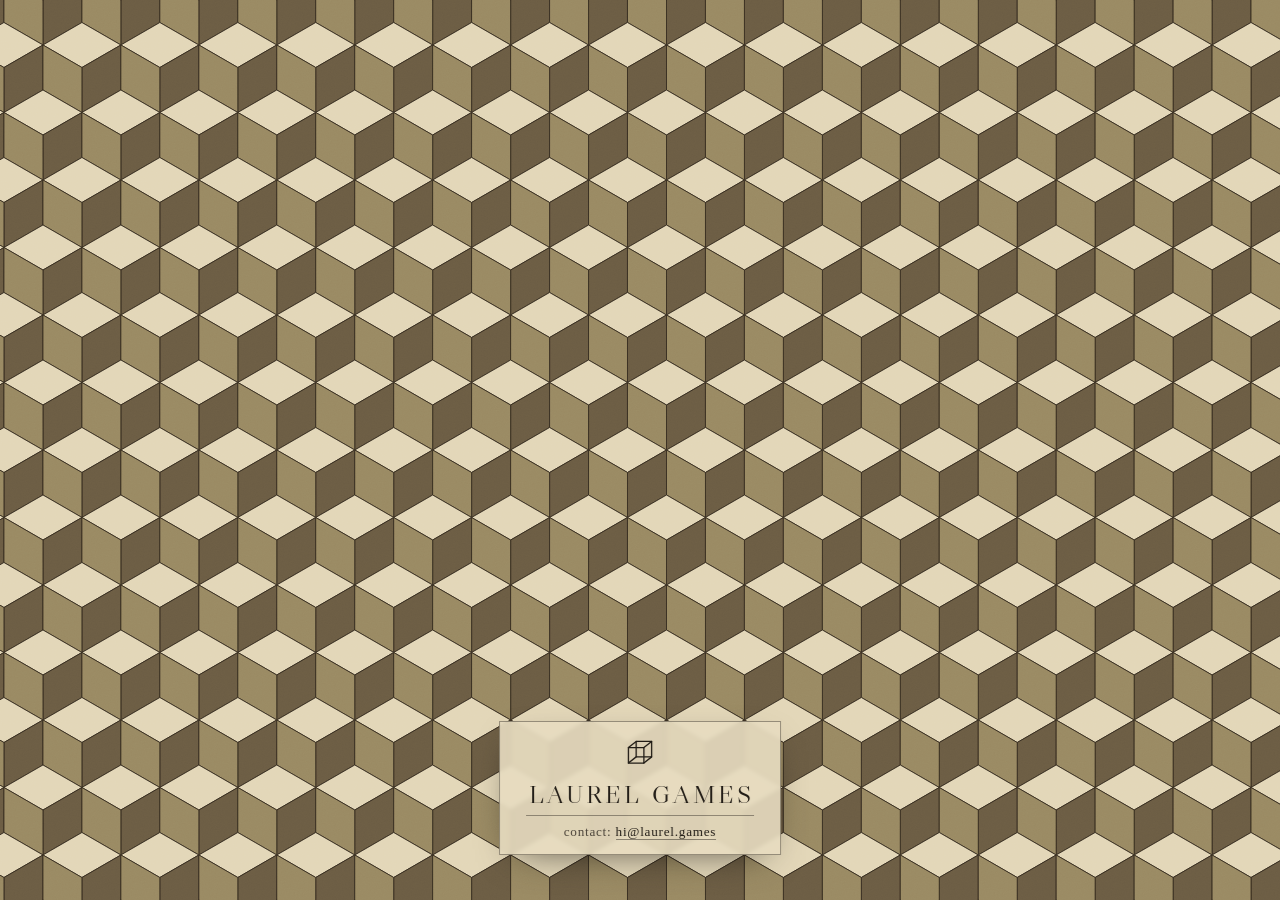
==== index.html @ a8b0cf07 "Laurel Games landing page: Escher-inspired impossible-blocks background Full-screen isometric 'impos" ====
<!DOCTYPE html>
<html lang="en">
<head>
<meta charset="UTF-8" />
<meta name="viewport" content="width=device-width, initial-scale=1.0" />
<title>Laurel Games</title>
<meta name="description" content="Laurel Games — contact: hi@laurel.games" />
<link rel="preconnect" href="https://fonts.googleapis.com" />
<link rel="preconnect" href="https://fonts.gstatic.com" crossorigin />
<link href="https://fonts.googleapis.com/css2?family=Libre+Caslon+Display&family=Old+Standard+TT:ital,wght@0,400;0,700;1,400&display=swap" rel="stylesheet" />
<style>
  *{ box-sizing:border-box; margin:0; padding:0; }
  html,body{ height:100%; }
  body{
    background:#2b2520;
    font-family:"Old Standard TT", Georgia, "Times New Roman", serif;
    color:#211c16;
    overflow:hidden;
  }

  /* full-screen original "impossible blocks" print (Escher-inspired, not a copy) */
  #print{ position:fixed; inset:0; width:100vw; height:100vh; display:block; }

  /* static lithograph grain — no animation */
  .grain{
    position:fixed; inset:0; pointer-events:none; z-index:2;
    background-image:url("data:image/svg+xml;utf8,<svg xmlns='http://www.w3.org/2000/svg' width='140' height='140'><filter id='n'><feTurbulence type='fractalNoise' baseFrequency='0.85' numOctaves='2'/><feColorMatrix type='saturate' values='0'/></filter><rect width='100%25' height='100%25' filter='url(%23n)' opacity='0.5'/></svg>");
    mix-blend-mode:overlay; opacity:.1;
  }

  /* small contact plate */
  .plate{
    position:fixed; left:50%; bottom:clamp(22px,5vh,46px);
    transform:translateX(-50%); z-index:3; text-align:center;
    padding:14px 26px;
    background:rgba(231,220,192,.9);
    border:1px solid rgba(26,22,17,.4);
    box-shadow:0 12px 38px -18px rgba(0,0,0,.7);
    backdrop-filter:blur(2px);
  }
  .mark{
    display:block; width:34px; height:34px; margin:0 auto 10px;
    color:#211c16;
  }
  .mark svg{ width:100%; height:100%; display:block; }
  .word{
    font-family:"Libre Caslon Display", "Old Standard TT", serif; font-weight:400;
    font-size:1.6rem; line-height:1.1; letter-spacing:.12em; text-transform:uppercase; padding-left:.12em; color:#211c16;
    /* thin masthead rule beneath the nameplate */
    border-bottom:1px solid rgba(26,22,17,.4); padding-bottom:7px;
  }
  .contact{
    font-family:"Old Standard TT", serif; font-weight:400;
    margin-top:8px; font-size:.82rem; letter-spacing:.06em; color:#4a4339;
  }
  .contact a{ color:#211c16; text-decoration:none; border-bottom:1px solid rgba(26,22,17,.45); }
  .contact a:hover{ color:#46583a; border-color:#46583a; }
</style>
</head>
<body>
  <svg id="print" preserveAspectRatio="xMidYMid slice" aria-hidden="true"></svg>
  <div class="grain" aria-hidden="true"></div>

  <div class="plate">
    <span class="mark" aria-hidden="true">
      <!-- impossible / Necker cube brand mark -->
      <svg viewBox="0 0 44 44" fill="none" stroke="currentColor" stroke-width="1.7" stroke-linejoin="round" stroke-linecap="round">
        <rect x="7" y="15" width="20" height="20"/>
        <rect x="17" y="7" width="20" height="20"/>
        <path d="M7 15 L17 7"/><path d="M27 15 L37 7"/>
        <path d="M7 35 L17 27"/><path d="M27 35 L37 27"/>
      </svg>
    </span>
    <div class="word">Laurel&nbsp;Games</div>
    <div class="contact">contact:&nbsp;<a href="mailto:hi@laurel.games">hi@laurel.games</a></div>
  </div>

<script>
/* ----------------------------------------------------------------
   Original Escher-style "impossible blocks" field: a hexagon split
   into three rhombi reads as an isometric cube; packed edge-to-edge
   the cubes form an ambiguous up/down staircase lattice. Three warm
   tones (top / left / right faces) give the engraved, gravity-
   defying look without copying any specific Escher print.
---------------------------------------------------------------- */
const NS = "http://www.w3.org/2000/svg";
const R  = 64;                         // cube radius
const TOP = "#e3d7b8", LEFT = "#9a8a63", RIGHT = "#6c5d44", LINE = "#332a1e";
const SQ3 = Math.sqrt(3);

const svg = document.getElementById("print");
// canvas large enough to cover any screen; slice crops the overflow
const W = 1920, H = 1280;
svg.setAttribute("viewBox", `0 0 ${W} ${H}`);

// dark base so any sub-pixel seams stay in-palette
const bg = document.createElementNS(NS, "rect");
bg.setAttribute("width", W); bg.setAttribute("height", H); bg.setAttribute("fill", RIGHT);
svg.appendChild(bg);

// pointy-top hexagon vertices (k = 0..5), angle = 60k - 90
const hexV = (cx, cy) => {
  const p = [];
  for (let k = 0; k < 6; k++){
    const a = (60*k - 90) * Math.PI/180;
    p.push([cx + R*Math.cos(a), cy + R*Math.sin(a)]);
  }
  return p; // [top, upper-right, lower-right, bottom, lower-left, upper-left]
};
const poly = (pts, fill) => {
  const el = document.createElementNS(NS, "path");
  el.setAttribute("d", "M" + pts.map(p => p.map(n => n.toFixed(1)).join(" ")).join(" L") + " Z");
  el.setAttribute("fill", fill);
  el.setAttribute("stroke", LINE);
  el.setAttribute("stroke-width", "1.2");
  el.setAttribute("stroke-linejoin", "round");
  svg.appendChild(el);
};

const drawCube = (cx, cy) => {
  const V = hexV(cx, cy);
  const C = [cx, cy];
  poly([V[5], V[0], V[1], C], TOP);   // top face
  poly([C, V[1], V[2], V[3]], RIGHT); // right face
  poly([C, V[3], V[4], V[5]], LEFT);  // left face
};

// hex packing: horizontal step √3·R, vertical step 1.5·R, odd rows offset
const dx = SQ3 * R, dy = 1.5 * R;
for (let row = -1; row * dy < H + R; row++){
  const offset = (row & 1) ? dx/2 : 0;
  for (let col = -1; col * dx < W + R; col++){
    drawCube(col*dx + offset, row*dy);
  }
}
</script>
</body>
</html>
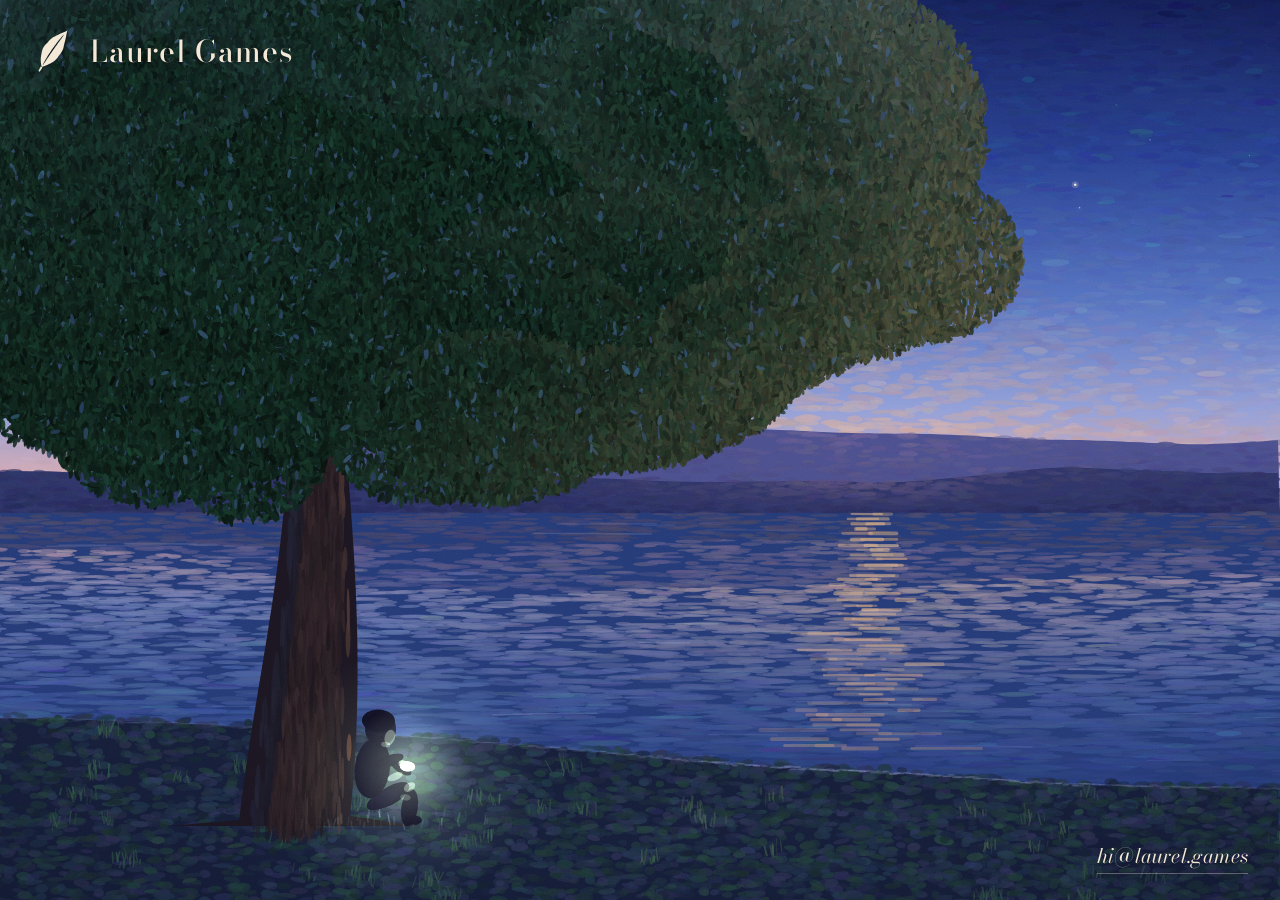
==== commit 2cb37346: "Redesign: blue-hour laurel painting, leaf mark, Bodoni wordmark The home page is now a procedurally " ====
--- a/index.html
+++ b/index.html
@@ -2,137 +2,542 @@
 <html lang="en">
 <head>
 <meta charset="UTF-8" />
-<meta name="viewport" content="width=device-width, initial-scale=1.0" />
+<meta name="viewport" content="width=device-width, initial-scale=1.0, viewport-fit=cover" />
 <title>Laurel Games</title>
-<meta name="description" content="Laurel Games — contact: hi@laurel.games" />
+<meta name="description" content="Laurel Games, a small studio making casual mobile games. Contact: hi@laurel.games" />
+<meta name="theme-color" content="#1b2a5e" />
+<meta property="og:title" content="Laurel Games" />
+<meta property="og:description" content="A small studio making casual mobile games." />
+<meta property="og:image" content="https://laurel.games/og.jpg" />
+<meta property="og:url" content="https://laurel.games/" />
+<link rel="icon" href="/favicon.svg" type="image/svg+xml" />
+<link rel="apple-touch-icon" href="/apple-touch-icon.png" />
 <link rel="preconnect" href="https://fonts.googleapis.com" />
 <link rel="preconnect" href="https://fonts.gstatic.com" crossorigin />
-<link href="https://fonts.googleapis.com/css2?family=Libre+Caslon+Display&family=Old+Standard+TT:ital,wght@0,400;0,700;1,400&display=swap" rel="stylesheet" />
+<link href="https://fonts.googleapis.com/css2?family=Bodoni+Moda:ital,opsz,wght@0,6..96,400..900;1,6..96,400..900&display=swap" rel="stylesheet" />
 <style>
+  :root{
+    --ivory:#f3e9d6;
+    --glow:#f0c9a4;
+    --night:#141f4d;
+  }
   *{ box-sizing:border-box; margin:0; padding:0; }
   html,body{ height:100%; }
   body{
-    background:#2b2520;
-    font-family:"Old Standard TT", Georgia, "Times New Roman", serif;
-    color:#211c16;
+    background:var(--night) linear-gradient(#141f4d 0%, #4f66b0 50%, #e8b48a 58%, #1c2a4a 60%, #131a30 100%);
+    color:var(--ivory);
+    font-family:"Bodoni Moda", "Bodoni 72", Didot, "Times New Roman", serif;
     overflow:hidden;
-  }
-
-  /* full-screen original "impossible blocks" print (Escher-inspired, not a copy) */
-  #print{ position:fixed; inset:0; width:100vw; height:100vh; display:block; }
-
-  /* static lithograph grain — no animation */
-  .grain{
+    -webkit-font-smoothing:antialiased;
+  }
+
+  /* the painting */
+  #scene{
+    position:fixed; inset:0; width:100%; height:100%; display:block;
+    opacity:0; transition:opacity 1.2s ease-out;
+  }
+  #scene.ready{ opacity:1; }
+  @media (prefers-reduced-motion: reduce){
+    #scene{ transition:none; }
+  }
+  /* linen tooth over the paint, and a soft darkening at the corners */
+  .tooth{
     position:fixed; inset:0; pointer-events:none; z-index:2;
-    background-image:url("data:image/svg+xml;utf8,<svg xmlns='http://www.w3.org/2000/svg' width='140' height='140'><filter id='n'><feTurbulence type='fractalNoise' baseFrequency='0.85' numOctaves='2'/><feColorMatrix type='saturate' values='0'/></filter><rect width='100%25' height='100%25' filter='url(%23n)' opacity='0.5'/></svg>");
-    mix-blend-mode:overlay; opacity:.1;
-  }
-
-  /* small contact plate */
-  .plate{
-    position:fixed; left:50%; bottom:clamp(22px,5vh,46px);
-    transform:translateX(-50%); z-index:3; text-align:center;
-    padding:14px 26px;
-    background:rgba(231,220,192,.9);
-    border:1px solid rgba(26,22,17,.4);
-    box-shadow:0 12px 38px -18px rgba(0,0,0,.7);
-    backdrop-filter:blur(2px);
-  }
-  .mark{
-    display:block; width:34px; height:34px; margin:0 auto 10px;
-    color:#211c16;
-  }
-  .mark svg{ width:100%; height:100%; display:block; }
-  .word{
-    font-family:"Libre Caslon Display", "Old Standard TT", serif; font-weight:400;
-    font-size:1.6rem; line-height:1.1; letter-spacing:.12em; text-transform:uppercase; padding-left:.12em; color:#211c16;
-    /* thin masthead rule beneath the nameplate */
-    border-bottom:1px solid rgba(26,22,17,.4); padding-bottom:7px;
+    background-image:url("data:image/svg+xml;utf8,<svg xmlns='http://www.w3.org/2000/svg' width='160' height='160'><filter id='n'><feTurbulence type='fractalNoise' baseFrequency='0.9' numOctaves='2'/><feColorMatrix type='saturate' values='0'/></filter><rect width='100%25' height='100%25' filter='url(%23n)'/></svg>");
+    mix-blend-mode:soft-light; opacity:.22;
+  }
+  .vignette{
+    position:fixed; inset:0; pointer-events:none; z-index:2;
+    background:radial-gradient(120% 90% at 50% 45%, transparent 55%, rgba(8,10,28,.45) 100%);
+  }
+
+  /* the only two things on the page */
+  .brand{
+    position:fixed; z-index:3;
+    top:calc(28px + env(safe-area-inset-top)); left:calc(30px + env(safe-area-inset-left));
+    display:flex; align-items:center; gap:14px;
+    color:var(--ivory); text-decoration:none;
+    filter:drop-shadow(0 1px 1px rgba(8,10,28,.55)) drop-shadow(0 4px 22px rgba(8,10,28,.45));
+  }
+  .brand svg{ width:46px; height:46px; flex:none; }
+  .brand h1{
+    font-size:30px; font-weight:500; font-variation-settings:"opsz" 48;
+    line-height:1; letter-spacing:.03em; white-space:nowrap;
   }
   .contact{
-    font-family:"Old Standard TT", serif; font-weight:400;
-    margin-top:8px; font-size:.82rem; letter-spacing:.06em; color:#4a4339;
-  }
-  .contact a{ color:#211c16; text-decoration:none; border-bottom:1px solid rgba(26,22,17,.45); }
-  .contact a:hover{ color:#46583a; border-color:#46583a; }
+    position:fixed; z-index:3;
+    right:calc(32px + env(safe-area-inset-right)); bottom:calc(26px + env(safe-area-inset-bottom));
+    font-style:italic; font-weight:400; font-size:20px; font-variation-settings:"opsz" 24;
+    letter-spacing:.01em;
+    color:var(--ivory); text-decoration:none;
+    text-shadow:0 1px 1px rgba(8,10,28,.6), 0 3px 18px rgba(8,10,28,.5);
+    border-bottom:1px solid rgba(243,233,214,.35); padding-bottom:2px;
+    transition:border-color .2s;
+  }
+  .contact:hover{ border-color:var(--glow); }
+  .brand:focus-visible, .contact:focus-visible{
+    outline:2px solid var(--glow); outline-offset:6px; border-radius:2px;
+  }
+  @media (max-width:600px){
+    .brand{ top:calc(20px + env(safe-area-inset-top)); left:calc(20px + env(safe-area-inset-left)); gap:11px; }
+    .brand svg{ width:38px; height:38px; }
+    .brand h1{ font-size:24px; }
+    .contact{ right:auto; left:calc(22px + env(safe-area-inset-left)); bottom:calc(22px + env(safe-area-inset-bottom)); font-size:18px; }
+  }
 </style>
 </head>
 <body>
-  <svg id="print" preserveAspectRatio="xMidYMid slice" aria-hidden="true"></svg>
-  <div class="grain" aria-hidden="true"></div>
-
-  <div class="plate">
-    <span class="mark" aria-hidden="true">
-      <!-- impossible / Necker cube brand mark -->
-      <svg viewBox="0 0 44 44" fill="none" stroke="currentColor" stroke-width="1.7" stroke-linejoin="round" stroke-linecap="round">
-        <rect x="7" y="15" width="20" height="20"/>
-        <rect x="17" y="7" width="20" height="20"/>
-        <path d="M7 15 L17 7"/><path d="M27 15 L37 7"/>
-        <path d="M7 35 L17 27"/><path d="M27 35 L37 27"/>
-      </svg>
-    </span>
-    <div class="word">Laurel&nbsp;Games</div>
-    <div class="contact">contact:&nbsp;<a href="mailto:hi@laurel.games">hi@laurel.games</a></div>
-  </div>
+  <canvas id="scene" role="img" aria-label="An impressionist painting at blue hour: a child sits beneath a giant laurel tree, playing a game on a glowing handheld, with a lake and the last light of sunset beyond."></canvas>
+  <div class="tooth" aria-hidden="true"></div>
+  <div class="vignette" aria-hidden="true"></div>
+
+  <a class="brand" href="/">
+    <svg viewBox="0 0 100 100" fill="currentColor" aria-hidden="true"><path fill-rule="evenodd" d="M25.25 84.92 C25.09 84.10 24.55 81.62 24.28 80.00 C24.00 78.38 23.78 76.78 23.61 75.21 C23.45 73.65 23.34 72.10 23.30 70.59 C23.26 69.08 23.30 67.61 23.38 66.16 C23.47 64.71 23.63 63.31 23.82 61.91 C24.00 60.52 24.24 59.15 24.49 57.78 C24.73 56.42 24.99 55.06 25.28 53.71 C25.57 52.36 25.85 51.00 26.21 49.69 C26.56 48.37 26.93 47.07 27.40 45.82 C27.88 44.58 28.41 43.38 29.05 42.24 C29.68 41.10 30.42 40.03 31.20 38.99 C31.99 37.96 32.87 36.99 33.75 36.02 C34.63 35.05 35.57 34.12 36.47 33.17 C37.37 32.21 38.27 31.26 39.16 30.31 C40.05 29.35 40.91 28.37 41.82 27.42 C42.72 26.47 43.61 25.52 44.58 24.62 C45.55 23.72 46.55 22.85 47.63 22.04 C48.70 21.23 49.85 20.48 51.04 19.75 C52.23 19.03 53.50 18.37 54.76 17.72 C56.02 17.06 57.33 16.45 58.62 15.82 C59.91 15.20 61.22 14.59 62.51 13.98 C63.81 13.37 65.10 12.76 66.40 12.16 C67.70 11.56 69.00 10.97 70.31 10.39 C71.62 9.81 72.95 9.25 74.26 8.67 C75.56 8.10 76.91 7.57 78.16 6.95 C79.41 6.34 81.16 5.33 81.76 5.00 C82.36 4.67 81.98 4.36 81.76 5.00 C81.53 5.64 80.81 7.53 80.43 8.86 C80.05 10.19 79.77 11.61 79.47 13.00 C79.17 14.39 78.92 15.80 78.64 17.19 C78.36 18.59 78.10 19.99 77.82 21.36 C77.53 22.73 77.23 24.08 76.91 25.42 C76.60 26.75 76.26 28.06 75.92 29.37 C75.59 30.68 75.24 31.98 74.92 33.28 C74.59 34.58 74.28 35.89 73.97 37.20 C73.66 38.50 73.38 39.83 73.06 41.11 C72.73 42.40 72.43 43.69 72.04 44.91 C71.65 46.14 71.22 47.34 70.72 48.47 C70.21 49.60 69.63 50.68 69.00 51.72 C68.37 52.76 67.66 53.74 66.95 54.72 C66.25 55.70 65.49 56.65 64.77 57.63 C64.05 58.60 63.33 59.58 62.63 60.56 C61.93 61.55 61.27 62.56 60.56 63.54 C59.86 64.52 59.18 65.52 58.41 66.46 C57.63 67.40 56.83 68.32 55.94 69.18 C55.04 70.04 54.07 70.84 53.03 71.62 C52.00 72.39 50.87 73.11 49.72 73.82 C48.58 74.53 47.37 75.21 46.15 75.89 C44.93 76.56 43.69 77.23 42.42 77.88 C41.15 78.54 39.87 79.19 38.53 79.82 C37.20 80.45 35.84 81.07 34.41 81.65 C32.99 82.24 31.51 82.81 29.99 83.35 C28.46 83.90 26.04 84.66 25.25 84.92 C24.46 85.18 25.41 85.74 25.25 84.92Z M27.71 80.71 C27.89 80.22 28.40 78.71 28.83 77.75 C29.25 76.80 29.77 75.90 30.26 74.98 C30.75 74.07 31.26 73.16 31.76 72.25 C32.27 71.34 32.79 70.44 33.31 69.53 C33.82 68.63 34.35 67.74 34.88 66.84 C35.41 65.94 35.95 65.05 36.49 64.16 C37.02 63.27 37.57 62.38 38.12 61.50 C38.67 60.61 39.22 59.73 39.78 58.85 C40.33 57.97 40.89 57.10 41.46 56.22 C42.02 55.34 42.59 54.47 43.17 53.60 C43.74 52.73 44.32 51.86 44.90 51.00 C45.48 50.13 46.07 49.27 46.65 48.41 C47.24 47.55 47.84 46.69 48.43 45.83 C49.03 44.98 49.63 44.12 50.24 43.27 C50.84 42.42 51.45 41.57 52.06 40.73 C52.68 39.88 53.29 39.04 53.91 38.19 C54.53 37.35 55.16 36.51 55.79 35.68 C56.41 34.84 57.05 34.01 57.68 33.18 C58.32 32.35 58.96 31.52 59.60 30.69 C60.25 29.87 60.90 29.05 61.55 28.23 C62.20 27.41 62.86 26.59 63.52 25.78 C64.18 24.96 64.85 24.15 65.52 23.35 C66.19 22.54 66.87 21.74 67.55 20.94 C68.24 20.14 68.92 19.34 69.62 18.56 C70.32 17.77 70.99 16.96 71.75 16.22 C72.50 15.48 73.75 14.47 74.15 14.12 C74.56 13.77 74.41 13.65 74.15 14.12 C73.89 14.58 73.16 16.01 72.59 16.90 C72.03 17.80 71.39 18.63 70.78 19.48 C70.17 20.34 69.56 21.18 68.94 22.03 C68.33 22.88 67.71 23.73 67.10 24.57 C66.49 25.42 65.87 26.26 65.26 27.11 C64.64 27.95 64.03 28.80 63.42 29.64 C62.81 30.49 62.20 31.33 61.59 32.18 C60.98 33.03 60.37 33.87 59.76 34.72 C59.15 35.56 58.55 36.41 57.94 37.26 C57.34 38.10 56.73 38.95 56.13 39.80 C55.53 40.65 54.93 41.50 54.33 42.35 C53.73 43.19 53.13 44.04 52.53 44.89 C51.94 45.74 51.34 46.60 50.75 47.45 C50.15 48.30 49.56 49.15 48.97 50.00 C48.38 50.86 47.79 51.71 47.20 52.56 C46.61 53.42 46.02 54.27 45.44 55.13 C44.85 55.98 44.27 56.84 43.68 57.70 C43.10 58.55 42.52 59.41 41.94 60.27 C41.36 61.13 40.78 61.99 40.20 62.84 C39.62 63.70 39.04 64.56 38.46 65.42 C37.88 66.28 37.31 67.14 36.73 68.01 C36.15 68.87 35.58 69.73 35.00 70.59 C34.43 71.45 33.85 72.31 33.27 73.17 C32.69 74.03 32.12 74.89 31.53 75.75 C30.95 76.61 30.40 77.49 29.76 78.31 C29.12 79.14 28.05 80.31 27.71 80.71 C27.36 81.11 27.52 81.20 27.71 80.71Z"/><path d="M23.36 83.83 L27.14 86.01 L20.91 95.00 L18.24 93.46Z"/></svg>
+    <h1>Laurel Games</h1>
+  </a>
+  <a class="contact" href="mailto:hi@laurel.games">hi@laurel.games</a>
 
 <script>
-/* ----------------------------------------------------------------
-   Original Escher-style "impossible blocks" field: a hexagon split
-   into three rhombi reads as an isometric cube; packed edge-to-edge
-   the cubes form an ambiguous up/down staircase lattice. Three warm
-   tones (top / left / right faces) give the engraved, gravity-
-   defying look without copying any specific Escher print.
----------------------------------------------------------------- */
-const NS = "http://www.w3.org/2000/svg";
-const R  = 64;                         // cube radius
-const TOP = "#e3d7b8", LEFT = "#9a8a63", RIGHT = "#6c5d44", LINE = "#332a1e";
-const SQ3 = Math.sqrt(3);
-
-const svg = document.getElementById("print");
-// canvas large enough to cover any screen; slice crops the overflow
-const W = 1920, H = 1280;
-svg.setAttribute("viewBox", `0 0 ${W} ${H}`);
-
-// dark base so any sub-pixel seams stay in-palette
-const bg = document.createElementNS(NS, "rect");
-bg.setAttribute("width", W); bg.setAttribute("height", H); bg.setAttribute("fill", RIGHT);
-svg.appendChild(bg);
-
-// pointy-top hexagon vertices (k = 0..5), angle = 60k - 90
-const hexV = (cx, cy) => {
-  const p = [];
-  for (let k = 0; k < 6; k++){
-    const a = (60*k - 90) * Math.PI/180;
-    p.push([cx + R*Math.cos(a), cy + R*Math.sin(a)]);
-  }
-  return p; // [top, upper-right, lower-right, bottom, lower-left, upper-left]
-};
-const poly = (pts, fill) => {
-  const el = document.createElementNS(NS, "path");
-  el.setAttribute("d", "M" + pts.map(p => p.map(n => n.toFixed(1)).join(" ")).join(" L") + " Z");
-  el.setAttribute("fill", fill);
-  el.setAttribute("stroke", LINE);
-  el.setAttribute("stroke-width", "1.2");
-  el.setAttribute("stroke-linejoin", "round");
-  svg.appendChild(el);
-};
-
-const drawCube = (cx, cy) => {
-  const V = hexV(cx, cy);
-  const C = [cx, cy];
-  poly([V[5], V[0], V[1], C], TOP);   // top face
-  poly([C, V[1], V[2], V[3]], RIGHT); // right face
-  poly([C, V[3], V[4], V[5]], LEFT);  // left face
-};
-
-// hex packing: horizontal step √3·R, vertical step 1.5·R, odd rows offset
-const dx = SQ3 * R, dy = 1.5 * R;
-for (let row = -1; row * dy < H + R; row++){
-  const offset = (row & 1) ? dx/2 : 0;
-  for (let col = -1; col * dx < W + R; col++){
-    drawCube(col*dx + offset, row*dy);
-  }
-}
+/* ------------------------------------------------------------------
+   The painting. Everything is laid down as brush dabs from a seeded
+   random stream, so the picture is the same on every visit and is
+   painted fresh for whatever screen it is on. Back to front: sky,
+   far hills, lake, near bank, the tree, and the child under it.
+------------------------------------------------------------------ */
+(function(){
+  const canvas = document.getElementById("scene");
+  const ctx = canvas.getContext("2d", { alpha:false });
+  const TAU = Math.PI * 2;
+
+  // ---- seeded random -------------------------------------------------
+  let seed = 0;
+  function reseed(s){ seed = s >>> 0; }
+  function rnd(){                       // mulberry32
+    seed = (seed + 0x6D2B79F5) | 0;
+    let t = Math.imul(seed ^ (seed >>> 15), 1 | seed);
+    t = (t + Math.imul(t ^ (t >>> 7), 61 | t)) ^ t;
+    return ((t ^ (t >>> 14)) >>> 0) / 4294967296;
+  }
+  const R  = (a, b) => a + (b - a) * rnd();
+  const RG = () => (rnd() + rnd() + rnd()) / 1.5 - 1;   // roughly gaussian, -1..1
+  const clamp = (v, a, b) => v < a ? a : v > b ? b : v;
+  const lerp = (a, b, t) => a + (b - a) * t;
+  const smooth = t => { t = clamp(t, 0, 1); return t * t * (3 - 2 * t); };
+
+  // 1-D value noise for ridges and shorelines
+  function noise1(freq, octaves, seedShift){
+    const tbl = []; const save = seed; reseed(save ^ seedShift);
+    for (let i = 0; i < 512; i++) tbl.push(rnd());
+    reseed(save);
+    return x => {
+      let v = 0, amp = 1, f = freq, norm = 0;
+      for (let o = 0; o < octaves; o++){
+        const p = x * f, i = Math.floor(p), t = smooth(p - i);
+        v += amp * lerp(tbl[i & 511], tbl[(i + 1) & 511], t); norm += amp;
+        amp *= .5; f *= 2.1;
+      }
+      return v / norm;                  // 0..1
+    };
+  }
+
+  // ---- colour ---------------------------------------------------------
+  const hex = h => [parseInt(h.slice(1,3),16), parseInt(h.slice(3,5),16), parseInt(h.slice(5,7),16)];
+  const mix = (a, b, t) => [a[0]+(b[0]-a[0])*t, a[1]+(b[1]-a[1])*t, a[2]+(b[2]-a[2])*t];
+  function ramp(stops){
+    stops = stops.map(s => [s[0], hex(s[1])]);
+    return t => {
+      t = clamp(t, 0, 1);
+      for (let i = 1; i < stops.length; i++){
+        if (t <= stops[i][0]){
+          const [t0, c0] = stops[i-1], [t1, c1] = stops[i];
+          return mix(c0, c1, (t - t0) / (t1 - t0));
+        }
+      }
+      return stops[stops.length-1][1];
+    };
+  }
+  function rgb2hsl(c){
+    const r = c[0]/255, g = c[1]/255, b = c[2]/255, mx = Math.max(r,g,b), mn = Math.min(r,g,b);
+    let h = 0, s = 0; const l = (mx + mn) / 2;
+    if (mx !== mn){
+      const d = mx - mn; s = l > .5 ? d / (2 - mx - mn) : d / (mx + mn);
+      h = mx === r ? (g - b) / d + (g < b ? 6 : 0) : mx === g ? (b - r) / d + 2 : (r - g) / d + 4;
+      h /= 6;
+    }
+    return [h, s, l];
+  }
+  function hsl2rgb(h, s, l){
+    h = ((h % 1) + 1) % 1;
+    if (s === 0) return [l*255, l*255, l*255];
+    const q = l < .5 ? l * (1 + s) : l + s - l * s, p = 2 * l - q;
+    const f = t => { t = ((t % 1) + 1) % 1;
+      return t < 1/6 ? p + (q - p) * 6 * t : t < .5 ? q : t < 2/3 ? p + (q - p) * (2/3 - t) * 6 : p; };
+    return [f(h + 1/3) * 255, f(h) * 255, f(h - 1/3) * 255];
+  }
+  // broken colour: nudge hue, saturation and lightness a little per dab
+  function jit(c, dh, ds, dl){
+    const [h, s, l] = rgb2hsl(c);
+    return hsl2rgb(h + RG() * dh, clamp(s + RG() * ds, 0, 1), clamp(l + RG() * dl, 0, 1));
+  }
+  const css = (c, a) => `rgba(${c[0]|0},${c[1]|0},${c[2]|0},${a})`;
+
+  // ---- brush ------------------------------------------------------------
+  function dab(x, y, w, h, rot, c, a){
+    ctx.beginPath();
+    ctx.ellipse(x, y, w / 2, h / 2, rot, 0, TAU);
+    ctx.fillStyle = css(c, a);
+    ctx.fill();
+  }
+  function stroke(x, y, len, ang, wid, c, a){
+    ctx.beginPath();
+    ctx.moveTo(x, y); ctx.lineTo(x + Math.cos(ang) * len, y + Math.sin(ang) * len);
+    ctx.strokeStyle = css(c, a); ctx.lineWidth = wid; ctx.lineCap = "round";
+    ctx.stroke();
+  }
+
+  // ---- the picture ---------------------------------------------------
+  function paint(){
+    const dpr = Math.min(window.devicePixelRatio || 1, 2);
+    const W = window.innerWidth, H = window.innerHeight;
+    canvas.width = Math.round(W * dpr); canvas.height = Math.round(H * dpr);
+    ctx.setTransform(dpr, 0, 0, dpr, 0, 0);
+    reseed(0x1A08E1);
+
+    const portrait = W < H * 1.05;
+    const S = clamp(H / 900, .6, 1.6);            // brush scale
+    const A = W * H;                              // for dab counts
+    const P = portrait ? {
+      horizon:.60, glowX:.70, trunkX:.27, trunkW:.16, canopy:[.36,.20,.62,.30],
+      shoreL:.80, shoreR:.87
+    } : {
+      horizon:.57, glowX:.68, trunkX:.23, trunkW:.075, canopy:[.30,.19,.44,.32],
+      shoreL:.80, shoreR:.88
+    };
+    const yH = H * P.horizon, gx = W * P.glowX;
+
+    // sky by height, then warmed near the afterglow
+    const skyRamp = ramp([[0,"#15205a"],[.30,"#284091"],[.58,"#5372c0"],[.80,"#93a0d8"],[.92,"#cfa9b5"],[1,"#eebb92"]]);
+    const glowRamp = ramp([[0,"#f6c89a"],[.5,"#e6a07c"],[1,"#c98aa0"]]);
+    function sky(x, y){
+      const t = clamp(y / yH, 0, 1);
+      let c = skyRamp(t);
+      const d = Math.hypot((x - gx) / (W * .55), (y - yH) / (H * .42));
+      const g = Math.pow(clamp(1 - d, 0, 1), 1.8) * smooth(t * 1.4 - .3);
+      return mix(c, glowRamp(d), g * .85);
+    }
+    const ridgeN1 = noise1(2.2 / W, 3, 0x51), ridgeN2 = noise1(3.4 / W, 3, 0x77);
+    const farRidge  = x => yH - H * (.045 + .075 * ridgeN1(x) * smooth((x - W * .05) / (W * .3)));
+    const nearRidge = x => yH - H * (.015 + .045 * ridgeN2(x + W * .3));
+    const farHill = hex("#4b4f8e"), nearHill = hex("#2e3468");
+
+    // shoreline of the near bank, higher on the left where the tree stands
+    const shoreN = noise1(4 / W, 2, 0x99);
+    const shore = x => H * lerp(P.shoreL, P.shoreR, smooth(x / W)) + H * .012 * (shoreN(x) - .5);
+
+    // ---- sky ----
+    {
+      const g = ctx.createLinearGradient(0, 0, 0, yH);
+      [0,.3,.58,.8,.92,1].forEach(t => g.addColorStop(t, css(skyRamp(t), 1)));
+      ctx.fillStyle = g; ctx.fillRect(0, 0, W, yH + 2);
+      const n = A / 130;
+      for (let i = 0; i < n; i++){
+        const x = R(-20, W + 20), y = R(-10, yH + 4);
+        let c = sky(x, y);
+        const r = rnd();
+        if (r < .10) c = jit(c, .07, .12, .06);                // violet / lavender flecks
+        else if (r < .14 && y > yH * .6) c = mix(c, hex("#f5d6a8"), .22); // pale warmth low down
+        else c = jit(c, .02, .06, .035);
+        const w = R(12, 30) * S, h = R(3.5, 7.5) * S;
+        dab(x, y, w, h, RG() * .16, c, R(.45, .8));
+      }
+      // the last of the sun, a luminous band just above the hills
+      for (let i = 0; i < A / 5000; i++){
+        const x = gx + RG() * W * .2, y = yH - Math.abs(RG()) * H * .07 - 2;
+        const c = jit(mix(hex("#fbe0b4"), hex("#f0b98c"), rnd()), .02, .05, .04);
+        dab(x, y, R(14, 34) * S, R(3, 6) * S, RG() * .08, c, R(.2, .45));
+      }
+      // a few stars high up, and the evening star near the glow
+      for (let i = 0; i < 26; i++){
+        const x = R(0, W), y = R(0, yH * .45);
+        dab(x, y, R(1, 1.8) * S, R(1, 1.8) * S, 0, hex("#f0ecff"), R(.2, .55));
+      }
+      dab(gx + W * .16, yH * .36, 2.6 * S, 2.6 * S, 0, hex("#fff6e6"), .9);
+      dab(gx + W * .16, yH * .36, 7 * S, 7 * S, 0, hex("#fff0d8"), .18);
+    }
+
+    // ---- far hills ----
+    function hillLayer(ridge, col, dark){
+      ctx.beginPath(); ctx.moveTo(0, yH + 2);
+      for (let x = 0; x <= W; x += 6) ctx.lineTo(x, ridge(x));
+      ctx.lineTo(W, yH + 2); ctx.closePath();
+      ctx.fillStyle = css(col, 1); ctx.fill();
+      const n = A / 900;
+      for (let i = 0; i < n; i++){
+        const x = R(0, W), top = ridge(x);
+        if (top >= yH) continue;
+        const y = R(top, yH), t = (y - top) / (yH - top + 1);
+        let c = mix(col, dark, t * .6);
+        const nearGlow = Math.pow(clamp(1 - Math.abs(x - gx) / (W * .35), 0, 1), 2);
+        c = mix(c, hex("#9a7a9a"), (1 - t) * nearGlow * .5);
+        c = jit(c, .03, .08, .04);
+        dab(x, y, R(10, 24) * S, R(3, 6) * S, RG() * .12, c, R(.35, .7));
+      }
+    }
+    hillLayer(farRidge, farHill, hex("#2a2f66"));
+    hillLayer(nearRidge, nearHill, hex("#1f2450"));
+
+    // ---- lake ----
+    function lake(x, y){
+      // the water mirrors the sky; nearer water reads darker and bluer
+      const yr = yH - (y - yH) * 1.15;
+      let c = sky(x, yr);
+      if (yr > nearRidge(x)) c = mix(c, nearHill, .8);
+      else if (yr > farRidge(x)) c = mix(c, farHill, .7);
+      const t = clamp((y - yH) / (H - yH), 0, 1);
+      c = mix(c, hex("#1b2a58"), .2 + .42 * t);
+      return c;
+    }
+    {
+      ctx.fillStyle = css(hex("#243a78"), 1); ctx.fillRect(0, yH, W, H - yH);
+      const n = A / 150;
+      for (let i = 0; i < n; i++){
+        const x = R(-40, W + 40), y = R(yH, H);
+        if (y > shore(x) + 8 * S) continue;
+        let c = lake(x, y);
+        const r = rnd();
+        if (r < .12) c = jit(c, .08, .12, .06);
+        else c = jit(c, .02, .06, .04);
+        const depth = (y - yH) / (H - yH);
+        const w = R(16, 46) * S * (0.7 + depth), h = R(2.5, 5) * S * (0.8 + depth * .6);
+        dab(x, y, w, h, RG() * .05, c, R(.4, .75));
+      }
+      // the afterglow lying on the water in broken strokes
+      const rows = (H - yH) / (5 * S);
+      for (let i = 0; i < rows; i++){
+        const y = yH + i * 5 * S + R(0, 3 * S);
+        const depth = (y - yH) / (H - yH);
+        if (y > shore(gx) - 20 * S) break;
+        const spread = W * (.02 + .12 * depth);
+        for (let k = 0; k < 2; k++){
+          const x = gx + RG() * spread;
+          const len = R(14, 60) * S * (0.6 + depth);
+          const c = mix(hex("#f3c48f"), hex("#d99a80"), depth);
+          stroke(x - len / 2, y, len, 0, R(2, 4) * S, jit(c, .02, .05, .05), R(.25, .55) * (1 - depth * .5));
+        }
+      }
+      // faint ripple lines
+      for (let i = 0; i < A / 9000; i++){
+        const x = R(0, W), y = R(yH + 10 * S, H);
+        if (y > shore(x) - 10 * S) continue;
+        const c = jit(mix(lake(x, y), hex("#c9d3f5"), .45), .03, .05, .04);
+        stroke(x, y, R(30, 120) * S, RG() * .02, R(1, 1.8) * S, c, R(.12, .3));
+      }
+    }
+
+    // ---- near bank ----
+    {
+      ctx.beginPath(); ctx.moveTo(0, H);
+      for (let x = 0; x <= W; x += 6) ctx.lineTo(x, shore(x));
+      ctx.lineTo(W, H); ctx.closePath();
+      ctx.fillStyle = css(hex("#151d38"), 1); ctx.fill();
+      const cols = [hex("#1c2740"), hex("#22344a"), hex("#1d3138"), hex("#2a2f52"), hex("#213c3a")];
+      const n = A / 260;
+      for (let i = 0; i < n; i++){
+        const x = R(-20, W + 20), y = R(shore(x) - 4 * S, H + 10);
+        const c = jit(cols[(rnd() * cols.length) | 0], .03, .08, .05);
+        dab(x, y, R(8, 20) * S, R(4, 9) * S, RG() * .35, c, R(.4, .8));
+      }
+      // grass in loose tufts, leaning a little toward the water
+      for (let t = 0; t < A / 26000; t++){
+        const tx = R(-10, W + 10), ty = R(shore(tx) + 4 * S, H + 6), k = R(6, 22);
+        const lit = Math.pow(clamp(1 - Math.abs(tx - gx) / (W * .3), 0, 1), 2) * (1 - (ty - shore(tx)) / (H - shore(tx) + 1));
+        for (let i = 0; i < k; i++){
+          const x = tx + RG() * 22 * S, y = ty + RG() * 8 * S;
+          let c = mix(hex("#243d3a"), hex("#3a604f"), rnd());
+          c = mix(c, hex("#a8846c"), lit * .5);
+          stroke(x, y, R(4, 13) * S, -TAU / 4 + RG() * .55, R(1, 1.9) * S, jit(c, .03, .1, .06), R(.35, .75));
+        }
+      }
+      // wet edge catching the last light
+      for (let x = -10; x < W + 10; x += 4 * S){
+        const lit = .25 + .75 * Math.pow(clamp(1 - Math.abs(x - gx) / (W * .4), 0, 1), 1.5);
+        dab(x + RG() * 3, shore(x) + RG() * 2, R(6, 14) * S, R(1.2, 2.4) * S, 0, hex("#9fa8d8"), R(.15, .4) * lit);
+      }
+    }
+
+    // ---- the laurel tree ----
+    const tx0 = W * P.trunkX, tw = W * P.trunkW;              // base centre and width
+    const [ccx, ccy, crx, cry] = P.canopy;
+    const canopy = { x: W * ccx, y: H * ccy, rx: W * crx, ry: H * cry };
+    const yBase = shore(tx0) + H * .10, yTop = H * .40;
+    const trunkX = y => tx0 + W * .018 * Math.sin((yBase - y) / (yBase - yTop) * 2.2);  // gentle lean
+    const trunkW = y => tw * lerp(1.15, .55, smooth((yBase - y) / (yBase - yTop)));
+    {
+      // silhouette with root flare
+      ctx.beginPath();
+      ctx.moveTo(tx0 - tw * 1.3, yBase + 6);
+      for (let y = yBase; y >= yTop; y -= 8) ctx.lineTo(trunkX(y) - trunkW(y) / 2, y);
+      for (let y = yTop; y <= yBase; y += 8) ctx.lineTo(trunkX(y) + trunkW(y) / 2, y);
+      ctx.lineTo(tx0 + tw * 1.3, yBase + 6);
+      ctx.closePath(); ctx.fillStyle = css(hex("#1a1520"), 1); ctx.fill();
+      // bark in vertical dabs: cool on the shadow side, warm rim toward the afterglow
+      const n = (yBase - yTop) * tw / (18 * S * S);
+      for (let i = 0; i < n; i++){
+        const y = R(yTop - 10, yBase + 4), hw = trunkW(y) / 2;
+        const u = RG() * .95;                                  // -1 (left edge) .. 1 (right edge)
+        const x = trunkX(y) + u * hw;
+        let c;
+        if (u > .68) c = mix(hex("#33262a"), hex("#7a5442"), (u - .68) / .32);   // last light on the bark
+        else if (u < -.45) c = mix(hex("#1a1822"), hex("#262a42"), (-u - .45) / .55);
+        else c = mix(hex("#1e171d"), hex("#33262a"), rnd());
+        c = jit(c, .02, .05, .03);
+        dab(x, y, R(2.5, 6) * S, R(20, 46) * S, RG() * .06, c, R(.5, .85));
+      }
+    }
+    // limbs reaching up into the crown and out over the water
+    function limb(x, y, ang, len, wid, depth){
+      const ex = x + Math.cos(ang) * len, ey = y + Math.sin(ang) * len;
+      const cx = (x + ex) / 2 + RG() * len * .18, cy = (y + ey) / 2 + RG() * len * .18;
+      ctx.beginPath(); ctx.moveTo(x, y); ctx.quadraticCurveTo(cx, cy, ex, ey);
+      ctx.strokeStyle = css(hex("#1e1823"), 1); ctx.lineWidth = wid; ctx.lineCap = "round"; ctx.stroke();
+      if (depth > 0){
+        const k = 2 + (rnd() < .5 ? 1 : 0);
+        for (let i = 0; i < k; i++)
+          limb(ex, ey, ang + RG() * .9 - .15, len * R(.55, .8), wid * .6, depth - 1);
+      }
+    }
+    {
+      const top = yTop + 8, cx = trunkX(top);
+      const dirs = portrait ? [-2.5, -2.0, -1.55, -1.1, -.7, -.35] : [-2.6, -2.15, -1.75, -1.35, -1.0, -.65, -.3];
+      // limbs stay inside the crown; nothing bare pokes out past the leaves
+      ctx.save(); ctx.beginPath(); ctx.ellipse(canopy.x, canopy.y, canopy.rx * .95, canopy.ry * .95, 0, 0, TAU); ctx.clip();
+      dirs.forEach(a => limb(cx + RG() * tw * .2, top + R(0, 30) * S, a + RG() * .12, H * R(.16, .26), tw * R(.28, .42), 3));
+      ctx.restore();
+    }
+    // the crown: laurel leaves, dark and dense at blue hour. Only the rim that
+    // faces the sky picks up its light, and only the edge toward the afterglow
+    // is warmed, judged against the crown as a whole rather than each lobe.
+    function crownLight(x, y, r, outer){
+      const nx = (x - canopy.x) / canopy.rx, ny = (y - canopy.y) / canopy.ry;
+      const d = Math.hypot(nx, ny);
+      const up = clamp(-ny * .7 + .35, 0, 1);
+      // light reaches the outer clumps of the crown; inside stays dark
+      const rim = Math.max(smooth((d - .55) / .5), outer * Math.pow(r, 2.2) * .9);
+      return { sky: rim * up, warm: rim * clamp(nx * .8 + .1, 0, 1) * (1 - up * .4), d };
+    }
+    function cluster(cx, cy, rx, ry, density, light){
+      const n = (rx * ry * TAU / (S * S)) * density;
+      const outer = smooth((Math.hypot((cx - canopy.x) / canopy.rx, (cy - canopy.y) / canopy.ry) - .45) / .45);
+      const tone = RG() * .05;                                 // each clump a little lighter or darker
+      for (let i = 0; i < n; i++){
+        const a = rnd() * TAU, r = Math.sqrt(rnd());
+        const x = cx + Math.cos(a) * r * rx, y = cy + Math.sin(a) * r * ry;
+        const l = light(x, y, r, outer);
+        let c = mix(hex("#0a1511"), hex("#183a2c"), clamp(rnd() * .8 + tone, 0, 1));
+        c = mix(c, hex("#48657f"), l.sky * .55 * R(.4, 1));
+        c = mix(c, hex("#8f7a55"), l.warm * .6 * R(.3, 1));
+        if (rnd() < .03) c = mix(c, hex("#4d6fb5"), .45);   // a stray leaf catching pure sky
+        c = jit(c, .03, .08, .04);
+        const L = R(7, 13) * S, Wd = L * R(.3, .45);
+        const rot = rnd() < .6 ? RG() * .8 : rnd() * Math.PI;   // most leaves hang
+        dab(x, y, Wd, L, rot, c, R(.8, 1));
+      }
+    }
+    {
+      const { x: cx, y: cy, rx, ry } = canopy;
+      // a rounded mass built from overlapping lobes, thinning to a lacy rim.
+      // The inner lobes get a dark underpainting first so no sky shows through
+      // the body of the crown.
+      // lobes sit on jittered rings so the whole body of the crown is covered
+      const inner = [];
+      [[0, 1], [.36, 7], [.7, 13]].forEach(([ring, count]) => {
+        for (let i = 0; i < count; i++){
+          const a = (i / count) * TAU + RG() * .25, r = ring + RG() * .06;
+          inner.push([cx + Math.cos(a) * r * rx, cy + Math.sin(a) * r * ry, rx * R(.3, .4), ry * R(.36, .5), R(.05, .09)]);
+        }
+      });
+      dab(cx, cy, rx * 1.5, ry * 1.5, 0, hex("#0b1712"), 1);
+      inner.forEach(([lx, ly, lrx, lry]) => dab(lx, ly, lrx * 1.8, lry * 1.8, 0, hex("#0b1712"), 1));
+      inner.forEach(([lx, ly, lrx, lry, d]) => cluster(lx, ly, lrx, lry, d, crownLight));
+      for (let i = 0; i < 26; i++){   // outer lobes, thinner, for a lacy rim
+        const a = (i / 26) * TAU + RG() * .2;
+        cluster(cx + Math.cos(a) * rx * R(.78, 1.0), cy + Math.sin(a) * ry * R(.78, 1.0), rx * R(.14, .24), ry * R(.18, .3), R(.03, .06), crownLight);
+      }
+      // a few strands hanging from the underside
+      for (let i = 0; i < (portrait ? 3 : 5); i++){
+        const sx = cx + RG() * rx * .5, sy = cy + ry * R(.7, 1.0);
+        for (let k = 0; k < R(2, 5); k++)
+          cluster(sx + RG() * 6 * S, sy + k * 10 * S, 7 * S, 7 * S, .1, crownLight);
+      }
+    }
+
+    // ---- the child, sitting against the trunk, lit by the game ----
+    {
+      const h = H * .115;                                     // seat to crown of head
+      const kx = trunkX(yBase - h * .3) + trunkW(yBase - h * .3) / 2 + h * .05;
+      const ky = yBase - 2 * S;                               // where they sit
+      const skin = hex("#141327");
+      const part = (x, y, w, hh, rot, c = skin, a = .96) => dab(kx + x * h, ky + y * h, w * h, hh * h, rot, c, a);
+      // pool of light on the grass first, so the figure sits over it
+      const dx = kx + h * .48, dy = ky - h * .5;               // the handheld
+      const glow = hex("#cfe9b8");
+      ctx.globalCompositeOperation = "lighter";
+      {
+        const g = ctx.createRadialGradient(dx, dy + h * .1, 0, dx, dy + h * .1, h * 1.25);
+        g.addColorStop(0, css(glow, .28)); g.addColorStop(.35, css(glow, .10)); g.addColorStop(1, css(glow, 0));
+        ctx.fillStyle = g; ctx.fillRect(dx - h * 1.3, dy - h * 1.2, h * 2.6, h * 2.5);
+        for (let i = 0; i < 60; i++){                         // lit grass blades around them
+          const a = rnd() * Math.PI, r = R(.2, 1.0) * h;
+          const x = dx + Math.cos(a) * r * 1.3, y = ky + R(-.02, .12) * h;
+          stroke(x, y, R(4, 10) * S, -TAU / 4 + RG() * .5, R(1, 1.8) * S, glow, R(.08, .3) * (1 - r / h));
+        }
+      }
+      ctx.globalCompositeOperation = "source-over";
+      // legs: knees drawn up
+      part(.32, -.22, .40, .17, -.55);        // thigh
+      part(.50, -.10, .16, .36, .15);         // shin
+      part(.54, .02, .16, .09, 0);            // foot
+      part(.24, -.18, .34, .15, -.5, hex("#191830"));   // far thigh
+      // body leaning back on the bark, arms forward to the handheld
+      part(.14, -.48, .34, .58, .12);         // torso
+      part(.30, -.55, .30, .11, -.35);        // upper arm
+      part(.42, -.48, .22, .09, .55);         // forearm
+      // head, tilted down toward the screen
+      part(.22, -.86, .30, .32, .1);
+      part(.20, -.94, .32, .22, .05, hex("#100f22"));   // hair
+      // the handheld and its light on the face, hands and knees
+      ctx.fillStyle = css(hex("#eef8df"), .95);
+      ctx.beginPath(); ctx.ellipse(dx, dy, h * .075, h * .05, .1, 0, TAU); ctx.fill();
+      ctx.globalCompositeOperation = "lighter";
+      const lit = (x, y, w, hh, rot, a) => dab(kx + x * h, ky + y * h, w * h, hh * h, rot, glow, a);
+      lit(.31, -.78, .10, .15, .3, .32);       // face
+      lit(.27, -.71, .09, .05, .2, .25);       // chin / neck
+      lit(.44, -.52, .10, .07, .5, .45);       // hands
+      lit(.36, -.40, .16, .07, -.4, .30);      // chest
+      lit(.50, -.30, .12, .08, -.6, .30);      // knee
+      lit(.46, -.20, .10, .06, .1, .2);        // shin
+      {
+        const g = ctx.createRadialGradient(dx, dy, 0, dx, dy, h * .6);
+        g.addColorStop(0, css(glow, .35)); g.addColorStop(1, css(glow, 0));
+        ctx.fillStyle = g; ctx.fillRect(dx - h * .6, dy - h * .6, h * 1.2, h * 1.2);
+      }
+      ctx.globalCompositeOperation = "source-over";
+    }
+
+    canvas.classList.add("ready");
+  }
+
+  paint();
+  let last = [window.innerWidth, window.innerHeight], timer = 0;
+  window.addEventListener("resize", () => {
+    clearTimeout(timer);
+    timer = setTimeout(() => {
+      const w = window.innerWidth, h = window.innerHeight;
+      // repaint for a real resize, not for a phone's address bar sliding
+      if (w !== last[0] || Math.abs(h - last[1]) > 140){ last = [w, h]; paint(); }
+    }, 180);
+  });
+})();
 </script>
 </body>
 </html>
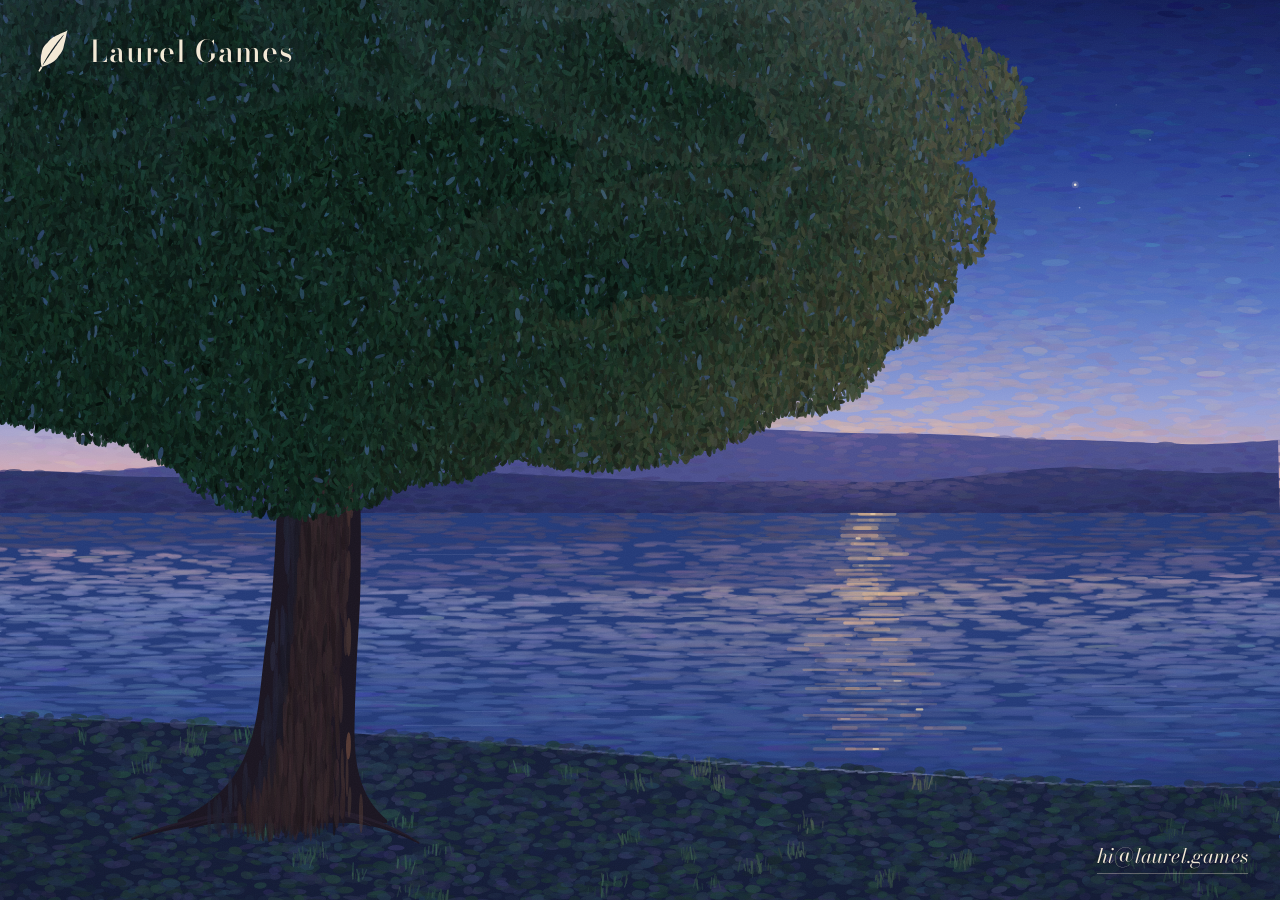
==== commit 310c2b47: "Painting: living water, a real trunk, no figure The lake now moves. The still water is re-laid each " ====
--- a/index.html
+++ b/index.html
@@ -87,7 +87,7 @@
 </style>
 </head>
 <body>
-  <canvas id="scene" role="img" aria-label="An impressionist painting at blue hour: a child sits beneath a giant laurel tree, playing a game on a glowing handheld, with a lake and the last light of sunset beyond."></canvas>
+  <canvas id="scene" role="img" aria-label="An impressionist painting at blue hour: a giant laurel tree on the bank of a lake, the last light of sunset lying on the water."></canvas>
   <div class="tooth" aria-hidden="true"></div>
   <div class="vignette" aria-hidden="true"></div>
 
@@ -102,11 +102,18 @@
    The painting. Everything is laid down as brush dabs from a seeded
    random stream, so the picture is the same on every visit and is
    painted fresh for whatever screen it is on. Back to front: sky,
-   far hills, lake, near bank, the tree, and the child under it.
+   far hills, lake, near bank, and the tree.
 ------------------------------------------------------------------ */
 (function(){
   const canvas = document.getElementById("scene");
-  const ctx = canvas.getContext("2d", { alpha:false });
+  const view = canvas.getContext("2d", { alpha:false });
+  // The picture is laid down in layers so the water can move on its own:
+  // `water` keeps the still lake, `front` holds everything painted over it
+  // (bank and tree), and `view` is the canvas on the page.
+  const water = document.createElement("canvas"), waterCtx = water.getContext("2d", { alpha:false });
+  const front = document.createElement("canvas"), frontCtx = front.getContext("2d");
+  let ctx = view;                                   // whichever layer is being painted
+  const motionQuery = matchMedia("(prefers-reduced-motion: reduce)");
   const TAU = Math.PI * 2;
 
   // ---- seeded random -------------------------------------------------
@@ -199,8 +206,12 @@
   function paint(){
     const dpr = Math.min(window.devicePixelRatio || 1, 2);
     const W = window.innerWidth, H = window.innerHeight;
-    canvas.width = Math.round(W * dpr); canvas.height = Math.round(H * dpr);
-    ctx.setTransform(dpr, 0, 0, dpr, 0, 0);
+    const Wd = Math.round(W * dpr), Hd = Math.round(H * dpr);
+    canvas.width = Wd; canvas.height = Hd;
+    front.width = Wd; front.height = Hd;
+    view.setTransform(dpr, 0, 0, dpr, 0, 0);
+    frontCtx.setTransform(dpr, 0, 0, dpr, 0, 0);
+    ctx = view;
     reseed(0x1A08E1);
 
     const portrait = W < H * 1.05;
@@ -311,28 +322,56 @@
         const w = R(16, 46) * S * (0.7 + depth), h = R(2.5, 5) * S * (0.8 + depth * .6);
         dab(x, y, w, h, RG() * .05, c, R(.4, .75));
       }
-      // the afterglow lying on the water in broken strokes
+      // The light on the water is not fixed in the paint: it is laid on live,
+      // stroke by stroke, each on its own pulse (see render). Here they are
+      // only chosen: the afterglow lying on the lake in broken strokes...
+      glints.length = 0;
+      const pre = c => `rgba(${c[0]|0},${c[1]|0},${c[2]|0},`;
+      const glint = (x, y, len, wid, c, a, quick) => glints.push({
+        x, y, len, wid, col: pre(c), a,
+        w1: quick ? R(2, 5) : R(.3, .9), p1: R(0, TAU),        // the pulse, slow or quick
+        w2: quick ? R(4, 8) : R(1, 2.2), p2: R(0, TAU),
+        pw: quick ? R(4, 7) : R(1.2, 2.2)                       // quick ones stay dark and flash
+      });
       const rows = (H - yH) / (5 * S);
       for (let i = 0; i < rows; i++){
         const y = yH + i * 5 * S + R(0, 3 * S);
         const depth = (y - yH) / (H - yH);
         if (y > shore(gx) - 20 * S) break;
         const spread = W * (.02 + .12 * depth);
-        for (let k = 0; k < 2; k++){
+        for (let k = 0; k < 4; k++){
           const x = gx + RG() * spread;
           const len = R(14, 60) * S * (0.6 + depth);
           const c = mix(hex("#f3c48f"), hex("#d99a80"), depth);
-          stroke(x - len / 2, y, len, 0, R(2, 4) * S, jit(c, .02, .05, .05), R(.25, .55) * (1 - depth * .5));
+          glint(x, y, len, R(2, 4) * S, jit(c, .02, .05, .05), R(.3, .65) * (1 - depth * .5), false);
         }
-      }
-      // faint ripple lines
-      for (let i = 0; i < A / 9000; i++){
+        // ...the sparkles where a wave catches the sun, out in the far and middle water...
+        if (depth < .7) for (let k = 0; k < 2; k++){
+          if (rnd() > .55) continue;
+          glint(gx + RG() * spread * .8, y, R(3, 9) * S, R(1.2, 2.2) * S, jit(hex("#fbe0b4"), .02, .05, .04), R(.5, .9), true);
+        }
+      }
+      // ...and the ripple lines catching the sky across the whole lake
+      for (let i = 0; i < A / 4500; i++){
         const x = R(0, W), y = R(yH + 10 * S, H);
         if (y > shore(x) - 10 * S) continue;
         const c = jit(mix(lake(x, y), hex("#c9d3f5"), .45), .03, .05, .04);
-        stroke(x, y, R(30, 120) * S, RG() * .02, R(1, 1.8) * S, c, R(.12, .3));
-      }
-    }
+        glint(x, y, R(30, 120) * S, R(1, 1.8) * S, c, R(.15, .4), false);
+      }
+      // keep the still lake aside: every frame re-lays it with the waves through it
+      let yMax = 0;
+      for (let x = 0; x <= W; x += 6) yMax = Math.max(yMax, shore(x));
+      const bandTop = Math.floor(yH * dpr), bandDev = Hd - bandTop;
+      water.width = Wd; water.height = bandDev;
+      waterCtx.drawImage(canvas, 0, bandTop, Wd, bandDev, 0, 0, Wd, bandDev);
+      live = {
+        W, H, dpr, S, gx, yH, Wd, bandTop, bandDev,
+        waterDev: Math.min(bandDev, Math.ceil((yMax + 8 * S) * dpr) - bandTop),
+        rowDev: Math.max(2, Math.round(2 * S * dpr)),
+        k0: TAU / (90 * S), k1: TAU / (26 * S), k2: TAU / (11 * S), k3: TAU / (40 * S)
+      };
+    }
+    ctx = frontCtx;                       // from here on everything sits over the water
 
     // ---- near bank ----
     {
@@ -371,21 +410,43 @@
     const canopy = { x: W * ccx, y: H * ccy, rx: W * crx, ry: H * cry };
     const yBase = shore(tx0) + H * .10, yTop = H * .40;
     const trunkX = y => tx0 + W * .018 * Math.sin((yBase - y) / (yBase - yTop) * 2.2);  // gentle lean
-    const trunkW = y => tw * lerp(1.15, .55, smooth((yBase - y) / (yBase - yTop)));
+    // A trunk hardly tapers over the height we see of it. It swells into
+    // buttress roots at the ground, and its edges wander a little on the way up.
+    const wobL = noise1(3 / (yBase - yTop), 2, 0xB4), wobR = noise1(3 / (yBase - yTop), 2, 0xC7);
+    const flare = y => Math.pow(clamp(1 - (yBase - y) / (yBase - yTop), 0, 1), 14);
+    const trunkW = y => tw * lerp(1, .8, smooth((yBase - y) / (yBase - yTop)));
+    const edgeL = y => trunkX(y) - trunkW(y) / 2 - tw * (.7 * flare(y) + .08 * (wobL(y) - .5));
+    const edgeR = y => trunkX(y) + trunkW(y) / 2 + tw * (.45 * flare(y) + .08 * (wobR(y) - .5));
     {
-      // silhouette with root flare
+      const bark = hex("#1a1520");
       ctx.beginPath();
-      ctx.moveTo(tx0 - tw * 1.3, yBase + 6);
-      for (let y = yBase; y >= yTop; y -= 8) ctx.lineTo(trunkX(y) - trunkW(y) / 2, y);
-      for (let y = yTop; y <= yBase; y += 8) ctx.lineTo(trunkX(y) + trunkW(y) / 2, y);
-      ctx.lineTo(tx0 + tw * 1.3, yBase + 6);
-      ctx.closePath(); ctx.fillStyle = css(hex("#1a1520"), 1); ctx.fill();
+      ctx.moveTo(edgeL(yBase), yBase + 3);
+      for (let y = yBase; y >= yTop; y -= 4) ctx.lineTo(edgeL(y), y);
+      for (let y = yTop; y <= yBase; y += 4) ctx.lineTo(edgeR(y), y);
+      ctx.lineTo(edgeR(yBase), yBase + 3);
+      ctx.closePath(); ctx.fillStyle = css(bark, 1); ctx.fill();
+      // roots running out into the grass, thick at the trunk and thinning away
+      [[-1, 1.7, .10], [-1, 1.1, .04], [1, 1.3, .12], [1, .8, .03]].forEach(([side, reach, drop]) => {
+        const x0 = trunkX(yBase) + side * tw * .3, x1 = trunkX(yBase) + side * tw * reach;
+        const y0 = yBase - tw * .05, y1 = yBase + tw * drop * 2;
+        const top = [], bot = [], rim = [];
+        for (let k = 0; k <= 1.001; k += .1){
+          const x = lerp(x0, x1, k), y = lerp(y0, y1, k * k), hh = tw * lerp(.14, .02, k);
+          top.push([x, y - hh / 2]); bot.push([x, y + hh / 2]); rim.push([x, y - hh / 2 + hh * .4]);
+        }
+        const poly = (pts, c, a) => {
+          ctx.beginPath(); pts.forEach(([x, y], i) => i ? ctx.lineTo(x, y) : ctx.moveTo(x, y));
+          ctx.closePath(); ctx.fillStyle = css(c, a); ctx.fill();
+        };
+        poly(top.concat(bot.reverse()), bark, 1);
+        poly(top.concat(rim.reverse()), hex("#2a2333"), .5);                 // a little sky along their tops
+      });
       // bark in vertical dabs: cool on the shadow side, warm rim toward the afterglow
       const n = (yBase - yTop) * tw / (18 * S * S);
       for (let i = 0; i < n; i++){
-        const y = R(yTop - 10, yBase + 4), hw = trunkW(y) / 2;
+        const y = R(yTop - 10, yBase + 2);
         const u = RG() * .95;                                  // -1 (left edge) .. 1 (right edge)
-        const x = trunkX(y) + u * hw;
+        const x = lerp(edgeL(y), edgeR(y), (u + 1) / 2);
         let c;
         if (u > .68) c = mix(hex("#33262a"), hex("#7a5442"), (u - .68) / .32);   // last light on the bark
         else if (u < -.45) c = mix(hex("#1a1822"), hex("#262a42"), (-u - .45) / .55);
@@ -471,63 +532,75 @@
       }
     }
 
-    // ---- the child, sitting against the trunk, lit by the game ----
+    ctx = view;
+    view.drawImage(front, 0, 0, Wd, Hd, 0, 0, W, H);
+    render(motionQuery.matches ? 12 : performance.now() / 1000);
+    canvas.classList.add("ready");
+  }
+
+  // ---- the water, alive -----------------------------------------------
+  // The still lake is re-laid in thin rows, each pushed a little sideways
+  // and sampled a little above or below where it belongs, so the reflection
+  // wobbles as though the surface were moving. Then the light on the water
+  // is painted over it, every stroke brightening and fading on its own pulse.
+  const glints = [];
+  let live = null;
+  function waveX(y, t){
+    const { S, yH, H, k0, k1, k2 } = live, d = (y - yH) / (H - yH);
+    return S * (.5 + 6 * d * d) * (.45 * Math.sin(y * k1 + t * 1.3) + .3 * Math.sin(y * k2 - t * 2.1 + 1.7) + .25 * Math.sin(y * k0 + t * .55));
+  }
+  function render(t){
+    if (!live) return;
+    const { W, H, dpr, S, gx, yH, Wd, bandTop, bandDev, waterDev, rowDev, k3 } = live;
+    const top = bandTop / dpr;
+    view.save();
+    view.beginPath(); view.rect(0, top, W, H - top); view.clip();
+    for (let sy = 0; sy < waterDev; sy += rowDev){
+      const y = top + sy / dpr, d = (y - yH) / (H - yH);
+      const dy = S * dpr * (.4 + 3.5 * d * d) * Math.sin(y * k3 + t * .8 + .6);
+      view.drawImage(water, 0, clamp(sy + dy, 0, bandDev - rowDev), Wd, rowDev, waveX(y, t), y, W, rowDev / dpr);
+    }
+    // the afterglow's soft column on the water, breathing
     {
-      const h = H * .115;                                     // seat to crown of head
-      const kx = trunkX(yBase - h * .3) + trunkW(yBase - h * .3) / 2 + h * .05;
-      const ky = yBase - 2 * S;                               // where they sit
-      const skin = hex("#141327");
-      const part = (x, y, w, hh, rot, c = skin, a = .96) => dab(kx + x * h, ky + y * h, w * h, hh * h, rot, c, a);
-      // pool of light on the grass first, so the figure sits over it
-      const dx = kx + h * .48, dy = ky - h * .5;               // the handheld
-      const glow = hex("#cfe9b8");
-      ctx.globalCompositeOperation = "lighter";
-      {
-        const g = ctx.createRadialGradient(dx, dy + h * .1, 0, dx, dy + h * .1, h * 1.25);
-        g.addColorStop(0, css(glow, .28)); g.addColorStop(.35, css(glow, .10)); g.addColorStop(1, css(glow, 0));
-        ctx.fillStyle = g; ctx.fillRect(dx - h * 1.3, dy - h * 1.2, h * 2.6, h * 2.5);
-        for (let i = 0; i < 60; i++){                         // lit grass blades around them
-          const a = rnd() * Math.PI, r = R(.2, 1.0) * h;
-          const x = dx + Math.cos(a) * r * 1.3, y = ky + R(-.02, .12) * h;
-          stroke(x, y, R(4, 10) * S, -TAU / 4 + RG() * .5, R(1, 1.8) * S, glow, R(.08, .3) * (1 - r / h));
-        }
-      }
-      ctx.globalCompositeOperation = "source-over";
-      // legs: knees drawn up
-      part(.32, -.22, .40, .17, -.55);        // thigh
-      part(.50, -.10, .16, .36, .15);         // shin
-      part(.54, .02, .16, .09, 0);            // foot
-      part(.24, -.18, .34, .15, -.5, hex("#191830"));   // far thigh
-      // body leaning back on the bark, arms forward to the handheld
-      part(.14, -.48, .34, .58, .12);         // torso
-      part(.30, -.55, .30, .11, -.35);        // upper arm
-      part(.42, -.48, .22, .09, .55);         // forearm
-      // head, tilted down toward the screen
-      part(.22, -.86, .30, .32, .1);
-      part(.20, -.94, .32, .22, .05, hex("#100f22"));   // hair
-      // the handheld and its light on the face, hands and knees
-      ctx.fillStyle = css(hex("#eef8df"), .95);
-      ctx.beginPath(); ctx.ellipse(dx, dy, h * .075, h * .05, .1, 0, TAU); ctx.fill();
-      ctx.globalCompositeOperation = "lighter";
-      const lit = (x, y, w, hh, rot, a) => dab(kx + x * h, ky + y * h, w * h, hh * h, rot, glow, a);
-      lit(.31, -.78, .10, .15, .3, .32);       // face
-      lit(.27, -.71, .09, .05, .2, .25);       // chin / neck
-      lit(.44, -.52, .10, .07, .5, .45);       // hands
-      lit(.36, -.40, .16, .07, -.4, .30);      // chest
-      lit(.50, -.30, .12, .08, -.6, .30);      // knee
-      lit(.46, -.20, .10, .06, .1, .2);        // shin
-      {
-        const g = ctx.createRadialGradient(dx, dy, 0, dx, dy, h * .6);
-        g.addColorStop(0, css(glow, .35)); g.addColorStop(1, css(glow, 0));
-        ctx.fillStyle = g; ctx.fillRect(dx - h * .6, dy - h * .6, h * 1.2, h * 1.2);
-      }
-      ctx.globalCompositeOperation = "source-over";
-    }
-
-    canvas.classList.add("ready");
+      const r = W * .14, breath = .05 + .035 * Math.sin(t * .31) + .02 * Math.sin(t * .83 + 1);
+      view.save();
+      view.globalCompositeOperation = "lighter";
+      view.translate(gx, yH); view.scale(1, (H - yH) * .5 / r);
+      const g = view.createRadialGradient(0, 0, 0, 0, 0, r);
+      g.addColorStop(0, "rgba(243,196,143," + breath.toFixed(3) + ")");
+      g.addColorStop(1, "rgba(243,196,143,0)");
+      view.fillStyle = g; view.beginPath(); view.arc(0, 0, r, 0, Math.PI); view.closePath(); view.fill();
+      view.restore();
+    }
+    view.lineCap = "round";
+    for (const g of glints){
+      const v = .65 * Math.sin(t * g.w1 + g.p1) + .35 * Math.sin(t * g.w2 + g.p2);
+      const a = g.a * Math.pow((v + 1) * .5, g.pw);
+      if (a < .01) continue;
+      const x = g.x + waveX(g.y, t);            // riding the same wave as the water under it
+      view.beginPath(); view.moveTo(x - g.len / 2, g.y); view.lineTo(x + g.len / 2, g.y);
+      view.lineWidth = g.wid; view.strokeStyle = g.col + a.toFixed(3) + ")"; view.stroke();
+    }
+    // the bank and the tree go back on top
+    view.drawImage(front, 0, bandTop, Wd, bandDev, 0, top, W, bandDev / dpr);
+    view.restore();
+  }
+  let raf = 0, prevFrame = 0;
+  function loop(now){
+    raf = requestAnimationFrame(loop);
+    if (now - prevFrame < 30) return;            // ~30fps is plenty for slow water, and kind to batteries
+    prevFrame = now;
+    render(now / 1000);
+  }
+  function setMotion(){
+    cancelAnimationFrame(raf); raf = 0;
+    if (motionQuery.matches) render(12);         // one quiet moment, held still
+    else raf = requestAnimationFrame(loop);
   }
 
   paint();
+  setMotion();
+  motionQuery.addEventListener("change", setMotion);
   let last = [window.innerWidth, window.innerHeight], timer = 0;
   window.addEventListener("resize", () => {
     clearTimeout(timer);
